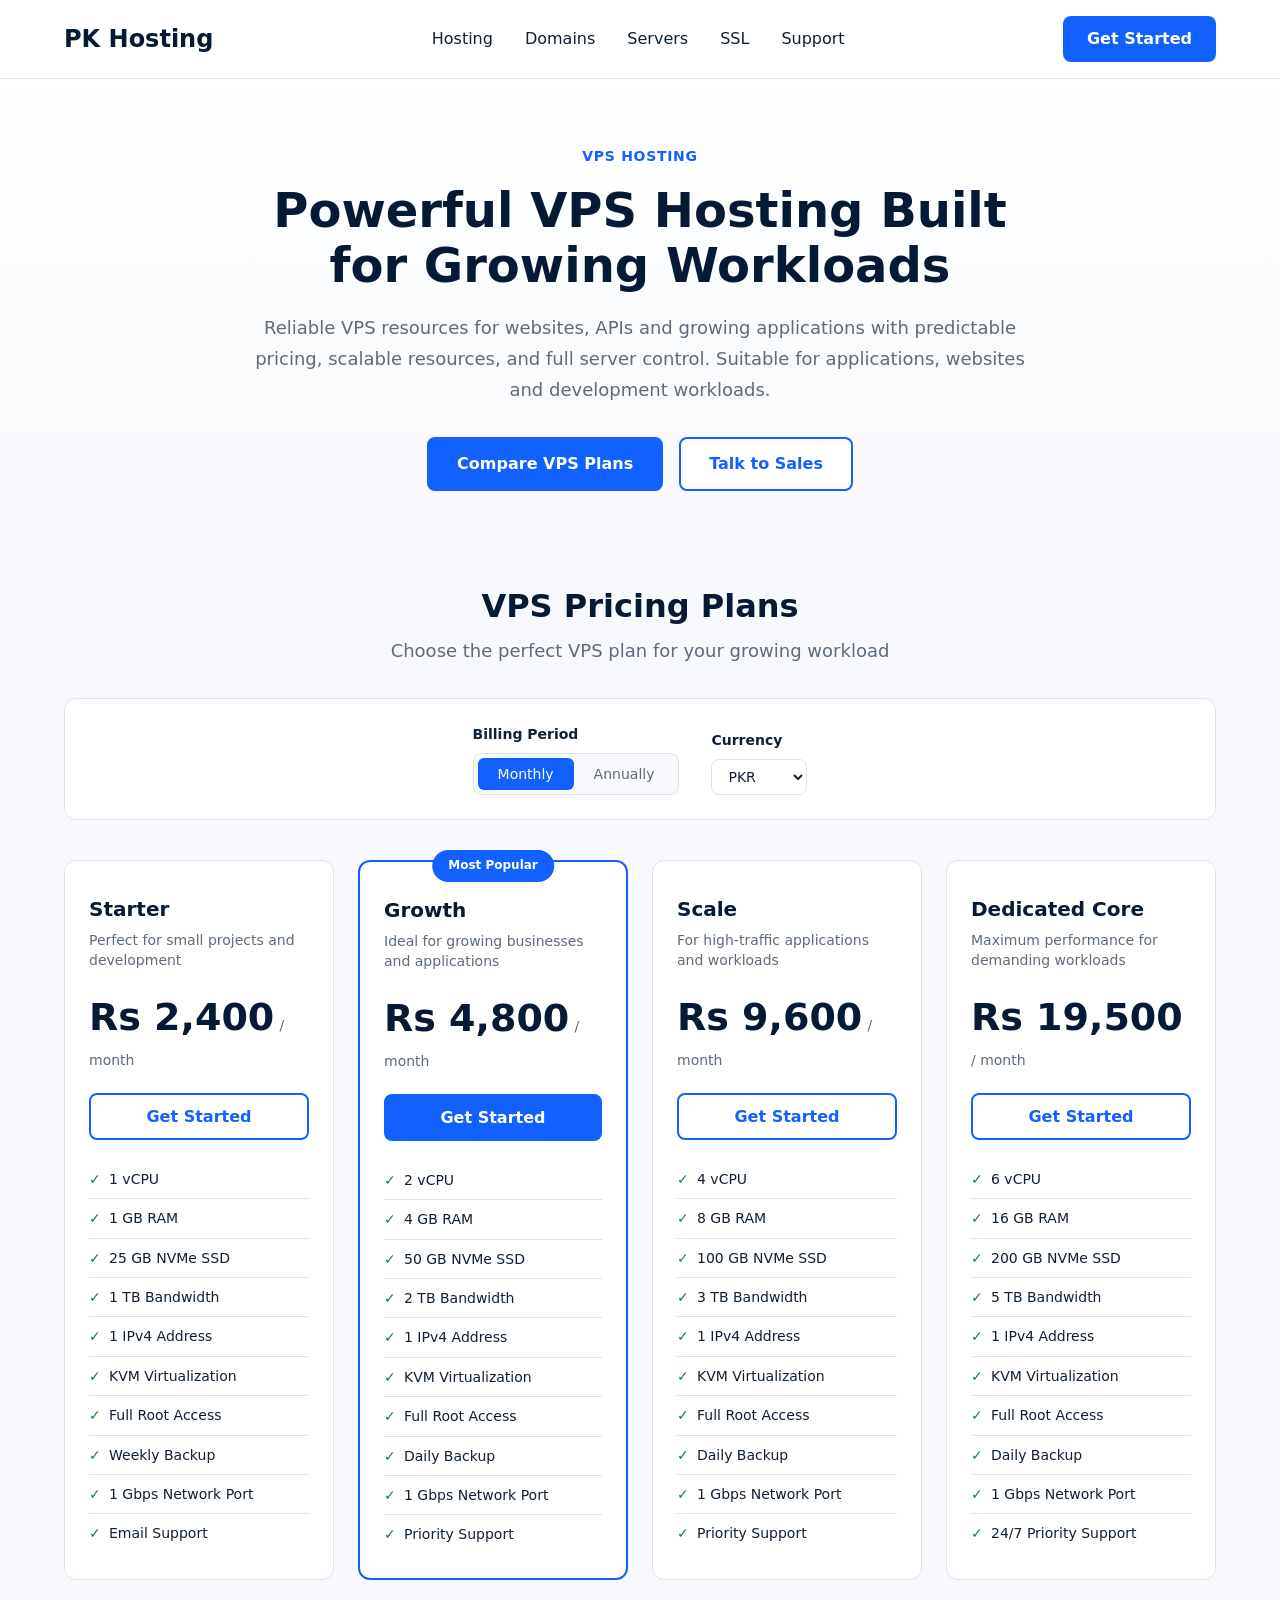
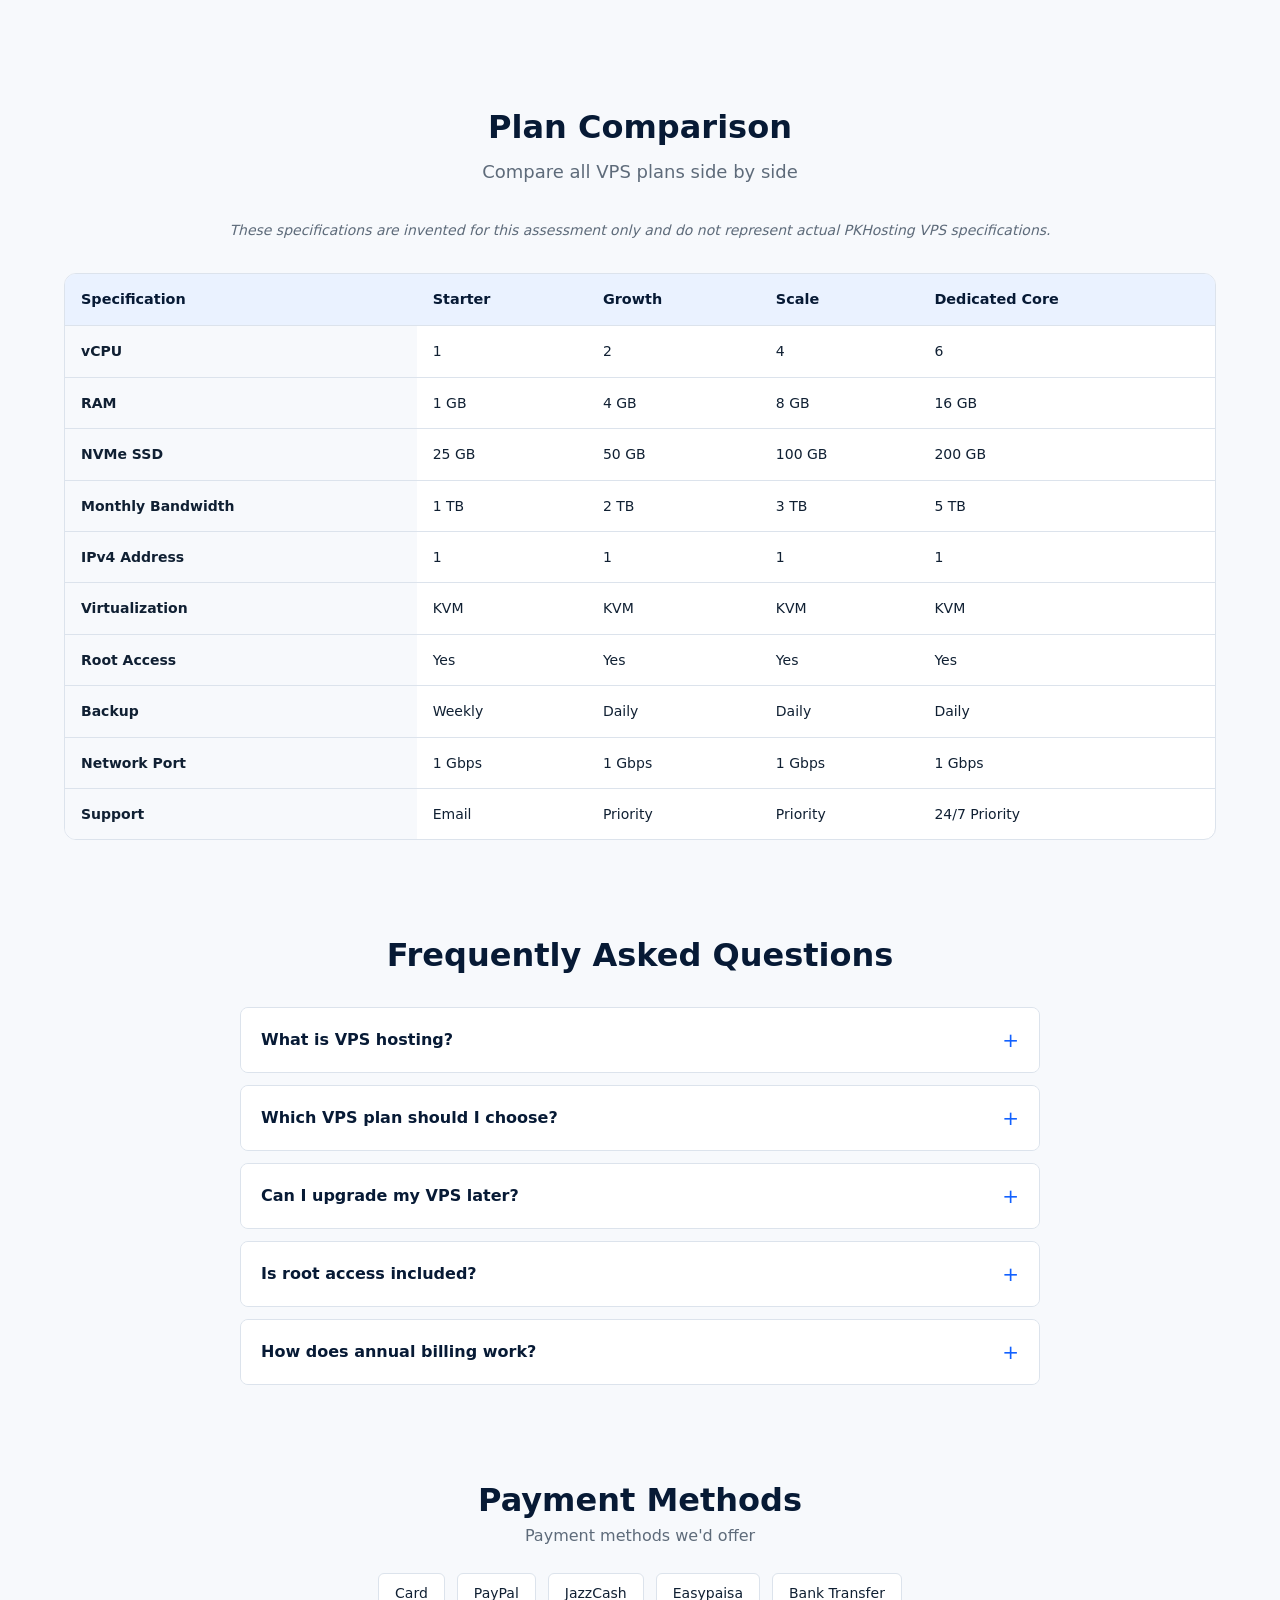
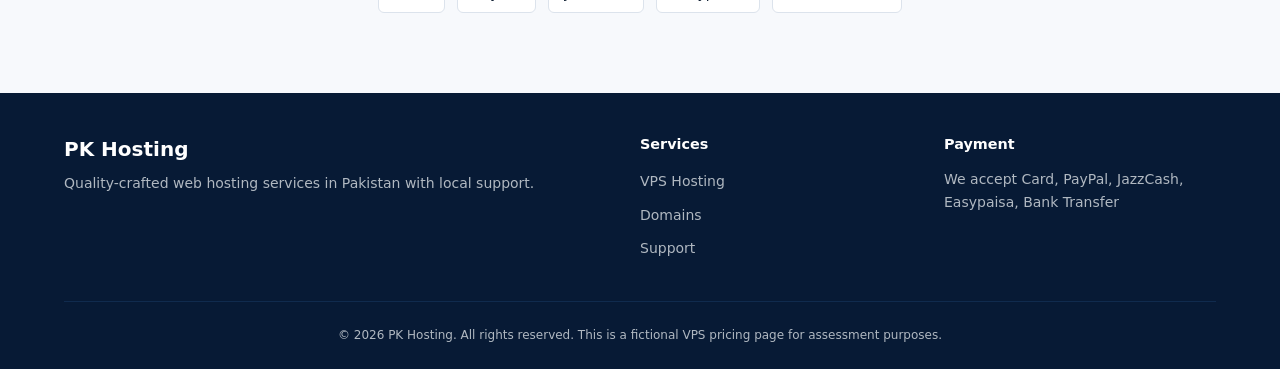
==== index.html @ 87d62d5a "initial setup for assesment" ====
<!DOCTYPE html>
<html lang="en">
<head>
    <meta charset="UTF-8">
    <meta name="viewport" content="width=device-width, initial-scale=1.0">
    <title>PKHosting - VPS Hosting</title>
    <link rel="stylesheet" href="style.css">
</head>
<body>
    <!-- Price announcement for screen readers -->
    <p id="price-announcement" class="sr-only" aria-live="polite" aria-atomic="true"></p>
    
    <!-- Header / Navigation -->
    <header class="header">
        <nav class="nav container">
            <div class="nav-brand">
                <span class="nav-brand-logo">PK Hosting</span>
            </div>
            <ul class="nav-menu">
                <li class="nav-item"><a href="#pricing" class="nav-link">Hosting</a></li>
                <li class="nav-item"><a href="#comparison" class="nav-link">Domains</a></li>
                <li class="nav-item"><a href="#pricing" class="nav-link">Servers</a></li>
                <li class="nav-item"><a href="#faq" class="nav-link">SSL</a></li>
                <li class="nav-item"><a href="#footer" class="nav-link">Support</a></li>
            </ul>
            <a href="#pricing" class="nav-cta">Get Started</a>
        </nav>
    </header>

    <!-- Hero Section -->
    <section class="hero">
        <div class="container">
            <div class="hero-content">
                <span class="hero-eyebrow">VPS HOSTING</span>
                <h1 class="hero-title">Powerful VPS Hosting Built for Growing Workloads</h1>
                <p class="hero-subtitle">
                    Reliable VPS resources for websites, APIs and growing applications with predictable pricing, 
                    scalable resources, and full server control. Suitable for applications, websites and development workloads.
                </p>
                <div class="hero-actions">
                    <a href="#pricing" class="btn btn-primary">Compare VPS Plans</a>
                    <a href="#footer" class="btn btn-secondary">Talk to Sales</a>
                </div>
            </div>
        </div>
    </section>

    <!-- Pricing Section -->
    <section id="pricing" class="pricing">
        <div class="container">
            <div class="pricing-header">
                <h2 class="section-title">VPS Pricing Plans</h2>
                <p class="section-subtitle">Choose the perfect VPS plan for your growing workload</p>
            </div>
            
            <!-- Controls -->
            <div class="pricing-controls">
                <div class="billing-toggle" role="group" aria-labelledby="billing-label">
                    <span id="billing-label" class="control-label">Billing Period</span>
                    <div class="toggle-buttons">
                        <button type="button" class="toggle-btn active" data-period="monthly" aria-pressed="true">
                            Monthly
                        </button>
                        <button type="button" class="toggle-btn" data-period="annually" aria-pressed="false">
                            Annually
                        </button>
                    </div>
                </div>
                
                <div class="currency-selector">
                    <label for="currency-select" class="control-label">Currency</label>
                    <select id="currency-select" class="currency-select" aria-label="Select currency">
                        <option value="PKR" selected>PKR</option>
                        <option value="USD">USD</option>
                        <option value="GBP">GBP</option>
                    </select>
                </div>
            </div>
            
            <!-- Pricing Cards -->
            <div class="pricing-cards">
                <!-- Starter Plan -->
                <article class="pricing-card">
                    <div class="pricing-card-header">
                        <h3 class="pricing-card-title">Starter</h3>
                        <p class="pricing-card-description">Perfect for small projects and development</p>
                    </div>
                    <div class="pricing-card-price">
                        <div class="price-display" data-plan="starter">
                            <span class="price-amount">Rs 2,400</span>
                            <span class="price-period">/ month</span>
                        </div>
                        <div class="price-details" data-plan="starter" style="display: none;">
                            <div class="price-annual">
                                <span class="price-amount-annual">Rs 4,000</span>
                                <span class="price-period-annual">/ month</span>
                            </div>
                            <div class="price-billed">Rs 48,000 billed annually</div>
                            <div class="price-savings">Save Rs 9,600</div>
                        </div>
                    </div>
                    <div class="pricing-card-cta">
                        <button class="btn btn-secondary btn-full" type="button">Get Started</button>
                    </div>
                    <ul class="pricing-card-features">
                        <li class="feature-item">1 vCPU</li>
                        <li class="feature-item">1 GB RAM</li>
                        <li class="feature-item">25 GB NVMe SSD</li>
                        <li class="feature-item">1 TB Bandwidth</li>
                        <li class="feature-item">1 IPv4 Address</li>
                        <li class="feature-item">KVM Virtualization</li>
                        <li class="feature-item">Full Root Access</li>
                        <li class="feature-item">Weekly Backup</li>
                        <li class="feature-item">1 Gbps Network Port</li>
                        <li class="feature-item">Email Support</li>
                    </ul>
                </article>
                
                <!-- Growth Plan - Most Popular -->
                <article class="pricing-card pricing-card-popular">
                    <div class="pricing-card-badge">Most Popular</div>
                    <div class="pricing-card-header">
                        <h3 class="pricing-card-title">Growth</h3>
                        <p class="pricing-card-description">Ideal for growing businesses and applications</p>
                    </div>
                    <div class="pricing-card-price">
                        <div class="price-display" data-plan="growth">
                            <span class="price-amount">Rs 4,800</span>
                            <span class="price-period">/ month</span>
                        </div>
                        <div class="price-details" data-plan="growth" style="display: none;">
                            <div class="price-annual">
                                <span class="price-amount-annual">Rs 4,000</span>
                                <span class="price-period-annual">/ month</span>
                            </div>
                            <div class="price-billed">Rs 48,000 billed annually</div>
                            <div class="price-savings">Save Rs 9,600</div>
                        </div>
                    </div>
                    <div class="pricing-card-cta">
                        <button class="btn btn-primary btn-full" type="button">Get Started</button>
                    </div>
                    <ul class="pricing-card-features">
                        <li class="feature-item">2 vCPU</li>
                        <li class="feature-item">4 GB RAM</li>
                        <li class="feature-item">50 GB NVMe SSD</li>
                        <li class="feature-item">2 TB Bandwidth</li>
                        <li class="feature-item">1 IPv4 Address</li>
                        <li class="feature-item">KVM Virtualization</li>
                        <li class="feature-item">Full Root Access</li>
                        <li class="feature-item">Daily Backup</li>
                        <li class="feature-item">1 Gbps Network Port</li>
                        <li class="feature-item">Priority Support</li>
                    </ul>
                </article>
                
                <!-- Scale Plan -->
                <article class="pricing-card">
                    <div class="pricing-card-header">
                        <h3 class="pricing-card-title">Scale</h3>
                        <p class="pricing-card-description">For high-traffic applications and workloads</p>
                    </div>
                    <div class="pricing-card-price">
                        <div class="price-display" data-plan="scale">
                            <span class="price-amount">Rs 9,600</span>
                            <span class="price-period">/ month</span>
                        </div>
                        <div class="price-details" data-plan="scale" style="display: none;">
                            <div class="price-annual">
                                <span class="price-amount-annual">Rs 8,000</span>
                                <span class="price-period-annual">/ month</span>
                            </div>
                            <div class="price-billed">Rs 96,000 billed annually</div>
                            <div class="price-savings">Save Rs 19,200</div>
                        </div>
                    </div>
                    <div class="pricing-card-cta">
                        <button class="btn btn-secondary btn-full" type="button">Get Started</button>
                    </div>
                    <ul class="pricing-card-features">
                        <li class="feature-item">4 vCPU</li>
                        <li class="feature-item">8 GB RAM</li>
                        <li class="feature-item">100 GB NVMe SSD</li>
                        <li class="feature-item">3 TB Bandwidth</li>
                        <li class="feature-item">1 IPv4 Address</li>
                        <li class="feature-item">KVM Virtualization</li>
                        <li class="feature-item">Full Root Access</li>
                        <li class="feature-item">Daily Backup</li>
                        <li class="feature-item">1 Gbps Network Port</li>
                        <li class="feature-item">Priority Support</li>
                    </ul>
                </article>
                
                <!-- Dedicated Core Plan -->
                <article class="pricing-card">
                    <div class="pricing-card-header">
                        <h3 class="pricing-card-title">Dedicated Core</h3>
                        <p class="pricing-card-description">Maximum performance for demanding workloads</p>
                    </div>
                    <div class="pricing-card-price">
                        <div class="price-display" data-plan="dedicated">
                            <span class="price-amount">Rs 19,500</span>
                            <span class="price-period">/ month</span>
                        </div>
                        <div class="price-details" data-plan="dedicated" style="display: none;">
                            <div class="price-annual">
                                <span class="price-amount-annual">Rs 16,250</span>
                                <span class="price-period-annual">/ month</span>
                            </div>
                            <div class="price-billed">Rs 195,000 billed annually</div>
                            <div class="price-savings">Save Rs 39,000</div>
                        </div>
                    </div>
                    <div class="pricing-card-cta">
                        <button class="btn btn-secondary btn-full" type="button">Get Started</button>
                    </div>
                    <ul class="pricing-card-features">
                        <li class="feature-item">6 vCPU</li>
                        <li class="feature-item">16 GB RAM</li>
                        <li class="feature-item">200 GB NVMe SSD</li>
                        <li class="feature-item">5 TB Bandwidth</li>
                        <li class="feature-item">1 IPv4 Address</li>
                        <li class="feature-item">KVM Virtualization</li>
                        <li class="feature-item">Full Root Access</li>
                        <li class="feature-item">Daily Backup</li>
                        <li class="feature-item">1 Gbps Network Port</li>
                        <li class="feature-item">24/7 Priority Support</li>
                    </ul>
                </article>
            </div>
        </div>
    </section>

    <!-- Comparison Table Section -->
    <section id="comparison" class="comparison">
        <div class="container">
            <div class="comparison-header">
                <h2 class="section-title">Plan Comparison</h2>
                <p class="section-subtitle">Compare all VPS plans side by side</p>
                <p class="disclaimer">These specifications are invented for this assessment only and do not represent actual PKHosting VPS specifications.</p>
            </div>
            <div class="table-wrapper">
                <table class="comparison-table">
                    <thead>
                        <tr>
                            <th scope="col">Specification</th>
                            <th scope="col">Starter</th>
                            <th scope="col">Growth</th>
                            <th scope="col">Scale</th>
                            <th scope="col">Dedicated Core</th>
                        </tr>
                    </thead>
                    <tbody>
                        <tr>
                            <th scope="row">vCPU</th>
                            <td>1</td>
                            <td>2</td>
                            <td>4</td>
                            <td>6</td>
                        </tr>
                        <tr>
                            <th scope="row">RAM</th>
                            <td>1 GB</td>
                            <td>4 GB</td>
                            <td>8 GB</td>
                            <td>16 GB</td>
                        </tr>
                        <tr>
                            <th scope="row">NVMe SSD</th>
                            <td>25 GB</td>
                            <td>50 GB</td>
                            <td>100 GB</td>
                            <td>200 GB</td>
                        </tr>
                        <tr>
                            <th scope="row">Monthly Bandwidth</th>
                            <td>1 TB</td>
                            <td>2 TB</td>
                            <td>3 TB</td>
                            <td>5 TB</td>
                        </tr>
                        <tr>
                            <th scope="row">IPv4 Address</th>
                            <td>1</td>
                            <td>1</td>
                            <td>1</td>
                            <td>1</td>
                        </tr>
                        <tr>
                            <th scope="row">Virtualization</th>
                            <td>KVM</td>
                            <td>KVM</td>
                            <td>KVM</td>
                            <td>KVM</td>
                        </tr>
                        <tr>
                            <th scope="row">Root Access</th>
                            <td>Yes</td>
                            <td>Yes</td>
                            <td>Yes</td>
                            <td>Yes</td>
                        </tr>
                        <tr>
                            <th scope="row">Backup</th>
                            <td>Weekly</td>
                            <td>Daily</td>
                            <td>Daily</td>
                            <td>Daily</td>
                        </tr>
                        <tr>
                            <th scope="row">Network Port</th>
                            <td>1 Gbps</td>
                            <td>1 Gbps</td>
                            <td>1 Gbps</td>
                            <td>1 Gbps</td>
                        </tr>
                        <tr>
                            <th scope="row">Support</th>
                            <td>Email</td>
                            <td>Priority</td>
                            <td>Priority</td>
                            <td>24/7 Priority</td>
                        </tr>
                    </tbody>
                </table>
            </div>
        </div>
    </section>

    <!-- FAQ Section -->
    <section id="faq" class="faq">
        <div class="container">
            <div class="faq-header">
                <h2 class="section-title">Frequently Asked Questions</h2>
            </div>
            <div class="faq-list">
                <details class="faq-item">
                    <summary class="faq-question">What is VPS hosting?</summary>
                    <div class="faq-answer">
                        <p>VPS (Virtual Private Server) hosting provides dedicated resources in a virtualized environment. 
                        You get full control over your server with root access, guaranteed CPU, RAM, and storage resources.</p>
                    </div>
                </details>
                <details class="faq-item">
                    <summary class="faq-question">Which VPS plan should I choose?</summary>
                    <div class="faq-answer">
                        <p>Choose based on your needs: Starter for small projects, Growth for growing businesses, 
                        Scale for high-traffic applications, and Dedicated Core for resource-intensive workloads.</p>
                    </div>
                </details>
                <details class="faq-item">
                    <summary class="faq-question">Can I upgrade my VPS later?</summary>
                    <div class="faq-answer">
                        <p>Yes, you can upgrade your VPS plan as your needs grow. Contact our sales team to discuss 
                        upgrade options and ensure a smooth transition.</p>
                    </div>
                </details>
                <details class="faq-item">
                    <summary class="faq-question">Is root access included?</summary>
                    <div class="faq-answer">
                        <p>Yes, all our VPS plans include full root access, giving you complete control over your 
                        server environment and software installations.</p>
                    </div>
                </details>
                <details class="faq-item">
                    <summary class="faq-question">How does annual billing work?</summary>
                    <div class="faq-answer">
                        <p>With annual billing, you pay for 10 months and get 12 months of service. This gives you 
                        significant savings compared to monthly billing.</p>
                    </div>
                </details>
            </div>
        </div>
    </section>

    <!-- Payment Methods Section -->
    <section class="payment">
        <div class="container">
            <div class="payment-header">
                <h2 class="section-title">Payment Methods</h2>
                <p class="payment-subtitle">Payment methods we'd offer</p>
            </div>
            <div class="payment-methods">
                <span class="payment-chip">Card</span>
                <span class="payment-chip">PayPal</span>
                <span class="payment-chip">JazzCash</span>
                <span class="payment-chip">Easypaisa</span>
                <span class="payment-chip">Bank Transfer</span>
            </div>
        </div>
    </section>

    <!-- Footer -->
    <footer id="footer" class="footer">
        <div class="container">
            <div class="footer-content">
                <div class="footer-section">
                    <h3 class="footer-brand">PK Hosting</h3>
                    <p class="footer-description">Quality-crafted web hosting services in Pakistan with local support.</p>
                </div>
                <div class="footer-section">
                    <h4 class="footer-heading">Services</h4>
                    <ul class="footer-links">
                        <li><a href="#pricing">VPS Hosting</a></li>
                        <li><a href="#comparison">Domains</a></li>
                        <li><a href="#footer">Support</a></li>
                    </ul>
                </div>
                <div class="footer-section">
                    <h4 class="footer-heading">Payment</h4>
                    <p class="footer-payment">We accept Card, PayPal, JazzCash, Easypaisa, Bank Transfer</p>
                </div>
            </div>
            <div class="footer-bottom">
                <p class="footer-copyright">© 2026 PK Hosting. All rights reserved. This is a fictional VPS pricing page for assessment purposes.</p>
            </div>
        </div>
    </footer>

    <script src="app.js"></script>
</body>
</html>
---- style.css ----
/* PKHosting VPS Pricing - TechAbout Assessment */
/* CSS Reset and Base Styles */
* {
    margin: 0;
    padding: 0;
    box-sizing: border-box;
}

:root {
    --color-primary: #1261FF;
    --color-primary-dark: #0B46C1;
    --color-primary-light: #EAF2FF;
    
    --color-navy: #071A35;
    --color-navy-soft: #102B4E;
    
    --color-background: #F7F9FC;
    --color-surface: #FFFFFF;
    
    --color-text: #102033;
    --color-text-muted: #5E6B7A;
    
    --color-border: #DCE3EC;
    
    --color-success: #15803D;
    --color-success-bg: #EAF8EF;
    
    --color-focus: #005FCC;
}

html {
    scroll-behavior: smooth;
}

body {
    font-family: Inter, ui-sans-serif, system-ui, -apple-system, BlinkMacSystemFont, "Segoe UI", Roboto, Helvetica, Arial, sans-serif;
    background-color: var(--color-background);
    color: var(--color-text);
    line-height: 1.6;
    font-size: 16px;
}

/* Screen reader only class */
.sr-only {
    position: absolute;
    width: 1px;
    height: 1px;
    padding: 0;
    margin: -1px;
    overflow: hidden;
    clip: rect(0, 0, 0, 0);
    white-space: nowrap;
    border-width: 0;
}

/* Container */
.container {
    max-width: 1200px;
    margin: 0 auto;
    padding: 0 24px;
}

/* Header */
.header {
    background-color: var(--color-surface);
    border-bottom: 1px solid var(--color-border);
    position: sticky;
    top: 0;
    z-index: 100;
}

.nav {
    display: flex;
    align-items: center;
    justify-content: space-between;
    padding-top: 1rem;
    padding-bottom: 1rem;
    flex-wrap: wrap;
    gap: 1rem;
}

.nav-brand-logo {
    font-size: 1.5rem;
    font-weight: 700;
    color: var(--color-navy);
}

.nav-menu {
    display: flex;
    list-style: none;
    gap: 2rem;
    flex-wrap: wrap;
}

.nav-link {
    text-decoration: none;
    color: var(--color-text);
    font-weight: 500;
    transition: color 0.2s ease;
}

.nav-link:hover,
.nav-link:focus {
    color: var(--color-primary);
}

.nav-link:focus-visible {
    outline: 2px solid var(--color-focus);
    outline-offset: 2px;
    border-radius: 4px;
}

.nav-cta {
    background-color: var(--color-primary);
    color: white;
    padding: 0.625rem 1.5rem;
    text-decoration: none;
    border-radius: 8px;
    font-weight: 600;
    transition: background-color 0.2s ease;
}

.nav-cta:hover {
    background-color: var(--color-primary-dark);
}

.nav-cta:focus-visible {
    outline: 2px solid var(--color-focus);
    outline-offset: 2px;
}

/* Buttons */
.btn {
    display: inline-block;
    padding: 0.75rem 1.75rem;
    text-decoration: none;
    border-radius: 8px;
    font-weight: 600;
    font-size: 1rem;
    border: 2px solid transparent;
    cursor: pointer;
    font-family: inherit;
    transition: all 0.2s ease;
    text-align: center;
}

.btn-primary {
    background-color: var(--color-primary);
    color: white;
    border-color: var(--color-primary);
}

.btn-primary:hover {
    background-color: var(--color-primary-dark);
    border-color: var(--color-primary-dark);
}

.btn-primary:focus-visible {
    outline: 2px solid var(--color-focus);
    outline-offset: 2px;
}

.btn-secondary {
    background-color: var(--color-surface);
    color: var(--color-primary);
    border-color: var(--color-primary);
}

.btn-secondary:hover {
    background-color: var(--color-primary-light);
}

.btn-secondary:focus-visible {
    outline: 2px solid var(--color-focus);
    outline-offset: 2px;
}

.btn-full {
    width: 100%;
}

/* Hero Section */
.hero {
    padding: 4rem 0 3rem;
    background: linear-gradient(to bottom, var(--color-surface), var(--color-background));
}

.hero-content {
    max-width: 800px;
    text-align: center;
    margin: 0 auto;
}

.hero-eyebrow {
    display: inline-block;
    color: var(--color-primary);
    font-weight: 600;
    font-size: 0.875rem;
    letter-spacing: 0.05em;
    margin-bottom: 1rem;
}

.hero-title {
    font-size: 48px;
    font-weight: 800;
    line-height: 1.15;
    color: var(--color-navy);
    margin-bottom: 1.25rem;
}

.hero-subtitle {
    font-size: 1.125rem;
    color: var(--color-text-muted);
    line-height: 1.7;
    margin-bottom: 2rem;
}

.hero-actions {
    display: flex;
    gap: 1rem;
    justify-content: center;
    flex-wrap: wrap;
}

/* Sections */
.pricing,
.comparison,
.faq,
.payment {
    padding: 3rem 0;
}

.section-title {
    font-size: 32px;
    font-weight: 700;
    color: var(--color-navy);
    text-align: center;
    margin-bottom: 0.75rem;
    line-height: 1.2;
}

.section-subtitle {
    font-size: 1.125rem;
    color: var(--color-text-muted);
    text-align: center;
    margin-bottom: 2rem;
}

/* Pricing Header */
.pricing-header {
    margin-bottom: 2rem;
}

/* Pricing Controls */
.pricing-controls {
    display: flex;
    gap: 2rem;
    align-items: flex-end;
    justify-content: center;
    margin-bottom: 2.5rem;
    flex-wrap: wrap;
    background-color: var(--color-surface);
    padding: 1.5rem;
    border-radius: 12px;
    border: 1px solid var(--color-border);
}

.control-label {
    display: block;
    font-weight: 600;
    margin-bottom: 0.5rem;
    color: var(--color-text);
    font-size: 0.875rem;
}

.toggle-buttons {
    display: flex;
    background-color: var(--color-background);
    border-radius: 8px;
    padding: 4px;
    border: 1px solid var(--color-border);
}

.toggle-btn {
    padding: 0.5rem 1.25rem;
    background: transparent;
    border: none;
    border-radius: 6px;
    cursor: pointer;
    font-family: inherit;
    font-size: 0.875rem;
    font-weight: 500;
    color: var(--color-text-muted);
    transition: all 0.2s ease;
}

.toggle-btn.active {
    background-color: var(--color-primary);
    color: white;
}

.toggle-btn:hover:not(.active) {
    background-color: var(--color-border);
    color: var(--color-text);
}

.toggle-btn:focus-visible {
    outline: 2px solid var(--color-focus);
    outline-offset: 2px;
}

.currency-select {
    padding: 0.5rem 2rem 0.5rem 0.75rem;
    border: 1px solid var(--color-border);
    border-radius: 8px;
    font-family: inherit;
    font-size: 0.875rem;
    background-color: var(--color-surface);
    color: var(--color-text);
    cursor: pointer;
}

.currency-select:focus-visible {
    outline: 2px solid var(--color-focus);
    outline-offset: 2px;
}

/* Pricing Cards */
.pricing-cards {
    display: grid;
    grid-template-columns: repeat(4, 1fr);
    gap: 1.5rem;
    margin-bottom: 2rem;
}

.pricing-card {
    background-color: var(--color-surface);
    border: 1px solid var(--color-border);
    border-radius: 12px;
    padding: 1.5rem;
    position: relative;
    transition: box-shadow 0.2s ease;
    display: flex;
    flex-direction: column;
}

.pricing-card:hover {
    box-shadow: 0 4px 12px rgba(7, 26, 53, 0.08);
}

.pricing-card-popular {
    border-color: var(--color-primary);
    border-width: 2px;
}

.pricing-card-badge {
    position: absolute;
    top: -12px;
    left: 50%;
    transform: translateX(-50%);
    background-color: var(--color-primary);
    color: white;
    padding: 0.375rem 1rem;
    border-radius: 20px;
    font-size: 0.75rem;
    font-weight: 600;
}

.pricing-card-header {
    margin-bottom: 1rem;
    padding-top: 0.5rem;
}

.pricing-card-title {
    font-size: 20px;
    font-weight: 700;
    color: var(--color-navy);
    margin-bottom: 0.375rem;
}

.pricing-card-description {
    color: var(--color-text-muted);
    font-size: 0.875rem;
    line-height: 1.4;
}

.pricing-card-price {
    margin-bottom: 1.25rem;
    min-height: 80px;
}

.price-amount {
    font-size: 38px;
    font-weight: 800;
    color: var(--color-navy);
}

.price-period {
    color: var(--color-text-muted);
    font-size: 0.875rem;
}

.price-amount-annual {
    font-size: 28px;
    font-weight: 700;
    color: var(--color-navy);
}

.price-period-annual {
    color: var(--color-text-muted);
    font-size: 0.875rem;
}

.price-billed {
    color: var(--color-text-muted);
    font-size: 0.75rem;
    margin-top: 0.25rem;
}

.price-savings {
    color: var(--color-success);
    font-weight: 600;
    font-size: 0.875rem;
    margin-top: 0.375rem;
    background-color: var(--color-success-bg);
    padding: 0.25rem 0.5rem;
    border-radius: 4px;
    display: inline-block;
}

.pricing-card-cta {
    margin-bottom: 1.25rem;
}

.pricing-card-features {
    list-style: none;
    flex-grow: 1;
}

.feature-item {
    padding: 0.5rem 0;
    color: var(--color-text);
    font-size: 0.875rem;
    border-bottom: 1px solid var(--color-border);
    position: relative;
    padding-left: 1.25rem;
}

.feature-item:last-child {
    border-bottom: none;
}

.feature-item::before {
    content: "✓";
    position: absolute;
    left: 0;
    color: var(--color-success);
    font-weight: 600;
}

/* Comparison Table */
.comparison-header {
    margin-bottom: 2rem;
}

.disclaimer {
    text-align: center;
    color: var(--color-text-muted);
    font-size: 0.875rem;
    font-style: italic;
    margin-top: 0.5rem;
}

.table-wrapper {
    overflow-x: auto;
    max-width: 100%;
    background-color: var(--color-surface);
    border-radius: 12px;
    border: 1px solid var(--color-border);
}

.comparison-table {
    width: 100%;
    border-collapse: collapse;
    min-width: 600px;
}

.comparison-table thead {
    background-color: var(--color-primary-light);
}

.comparison-table th,
.comparison-table td {
    padding: 0.875rem 1rem;
    text-align: left;
    border-bottom: 1px solid var(--color-border);
}

.comparison-table th {
    font-weight: 600;
    color: var(--color-navy);
    font-size: 0.875rem;
}

.comparison-table thead th {
    font-size: 0.9rem;
    font-weight: 700;
}

.comparison-table tbody th {
    background-color: var(--color-background);
    font-weight: 600;
    color: var(--color-text);
}

.comparison-table tbody tr:last-child th,
.comparison-table tbody tr:last-child td {
    border-bottom: none;
}

.comparison-table td {
    color: var(--color-text);
    font-size: 0.875rem;
}

/* FAQ */
.faq-header {
    margin-bottom: 2rem;
}

.faq-list {
    max-width: 800px;
    margin: 0 auto;
    display: flex;
    flex-direction: column;
    gap: 0.75rem;
}

.faq-item {
    background-color: var(--color-surface);
    border: 1px solid var(--color-border);
    border-radius: 8px;
    overflow: hidden;
}

.faq-question {
    padding: 1rem 1.25rem;
    cursor: pointer;
    font-weight: 600;
    color: var(--color-navy);
    background-color: var(--color-surface);
    list-style: none;
    display: flex;
    justify-content: space-between;
    align-items: center;
    transition: background-color 0.2s ease;
}

.faq-question::-webkit-details-marker {
    display: none;
}

.faq-question::after {
    content: "+";
    font-size: 1.25rem;
    font-weight: 400;
    color: var(--color-primary);
}

.faq-item[open] .faq-question::after {
    content: "-";
}

.faq-question:hover {
    background-color: var(--color-primary-light);
}

.faq-question:focus-visible {
    outline: 2px solid var(--color-focus);
    outline-offset: -2px;
}

.faq-answer {
    padding: 0 1.25rem 1rem;
    color: var(--color-text);
    line-height: 1.6;
}

/* Payment */
.payment-header {
    margin-bottom: 1.5rem;
}

.payment-subtitle {
    text-align: center;
    color: var(--color-text-muted);
    margin-top: -0.5rem;
    margin-bottom: 1.5rem;
}

.payment-methods {
    display: flex;
    gap: 0.75rem;
    flex-wrap: wrap;
    justify-content: center;
    max-width: 600px;
    margin: 0 auto;
}

.payment-chip {
    background-color: var(--color-surface);
    border: 1px solid var(--color-border);
    padding: 0.5rem 1rem;
    border-radius: 6px;
    font-size: 0.875rem;
    color: var(--color-text);
}

/* Footer */
.footer {
    background-color: var(--color-navy);
    color: white;
    padding: 2.5rem 0 1.5rem;
    margin-top: 2rem;
}

.footer-content {
    display: grid;
    grid-template-columns: 2fr 1fr 1fr;
    gap: 2rem;
    margin-bottom: 2rem;
}

.footer-brand {
    font-size: 1.25rem;
    font-weight: 700;
    margin-bottom: 0.5rem;
}

.footer-description {
    color: #B0B8C1;
    font-size: 0.875rem;
    line-height: 1.5;
}

.footer-heading {
    font-size: 0.9rem;
    font-weight: 600;
    margin-bottom: 0.75rem;
    color: white;
}

.footer-links {
    list-style: none;
}

.footer-links li {
    margin-bottom: 0.5rem;
}

.footer-links a {
    color: #B0B8C1;
    text-decoration: none;
    font-size: 0.875rem;
    transition: color 0.2s ease;
}

.footer-links a:hover,
.footer-links a:focus {
    color: white;
}

.footer-links a:focus-visible {
    outline: 2px solid var(--color-focus);
    outline-offset: 2px;
    border-radius: 4px;
}

.footer-payment {
    color: #B0B8C1;
    font-size: 0.875rem;
}

.footer-bottom {
    padding-top: 1.5rem;
    border-top: 1px solid var(--color-navy-soft);
    text-align: center;
}

.footer-copyright {
    color: #B0B8C1;
    font-size: 0.75rem;
}

/* Responsive Design */

/* Desktop - 1440px and above is fine with max-width 1200px */
@media (max-width: 1024px) {
    .pricing-cards {
        grid-template-columns: repeat(2, 1fr);
    }
}

/* Tablet - 768px */
@media (max-width: 768px) {
    .container {
        padding: 0 20px;
    }
    
    .nav {
        flex-direction: column;
        align-items: flex-start;
    }
    
    .nav-menu {
        gap: 1rem;
        width: 100%;
        justify-content: space-between;
    }
    
    .hero-title {
        font-size: 34px;
    }
    
    .hero-subtitle {
        font-size: 1rem;
    }
    
    .section-title {
        font-size: 28px;
    }
    
    .pricing-cards {
        grid-template-columns: 1fr;
    }
    
    .pricing-controls {
        flex-direction: column;
        align-items: stretch;
        width: 100%;
    }
    
    .billing-toggle,
    .currency-selector {
        width: 100%;
    }
    
    .toggle-buttons {
        width: 100%;
    }
    
    .toggle-btn {
        flex: 1;
    }
    
    .currency-select {
        width: 100%;
    }
    
    .footer-content {
        grid-template-columns: 1fr;
        gap: 1.5rem;
    }
}

/* Mobile - 360px */
@media (max-width: 480px) {
    .container {
        padding: 0 16px;
    }
    
    .hero {
        padding: 3rem 0 2rem;
    }
    
    .hero-title {
        font-size: 28px;
    }
    
    .hero-actions {
        flex-direction: column;
        width: 100%;
    }
    
    .hero-actions .btn {
        width: 100%;
    }
    
    .nav-menu {
        flex-direction: column;
        gap: 0.5rem;
    }
    
    .section-title {
        font-size: 24px;
    }
    
    .pricing-card {
        padding: 1.25rem;
    }
    
    .price-amount {
        font-size: 32px;
    }
    
    .price-amount-annual {
        font-size: 24px;
    }
    
    .comparison-table th,
    .comparison-table td {
        padding: 0.625rem 0.75rem;
        font-size: 0.8125rem;
    }
    
    .faq-question {
        padding: 0.875rem 1rem;
        font-size: 0.9rem;
    }
    
    .faq-answer {
        padding: 0 1rem 0.875rem;
        font-size: 0.875rem;
    }
}

/* Ensure no horizontal scroll on body */
body {
    overflow-x: hidden;
}

/* Focus visible for all interactive elements */
button:focus-visible,
a:focus-visible,
select:focus-visible,
summary:focus-visible {
    outline: 2px solid var(--color-focus);
    outline-offset: 2px;
}
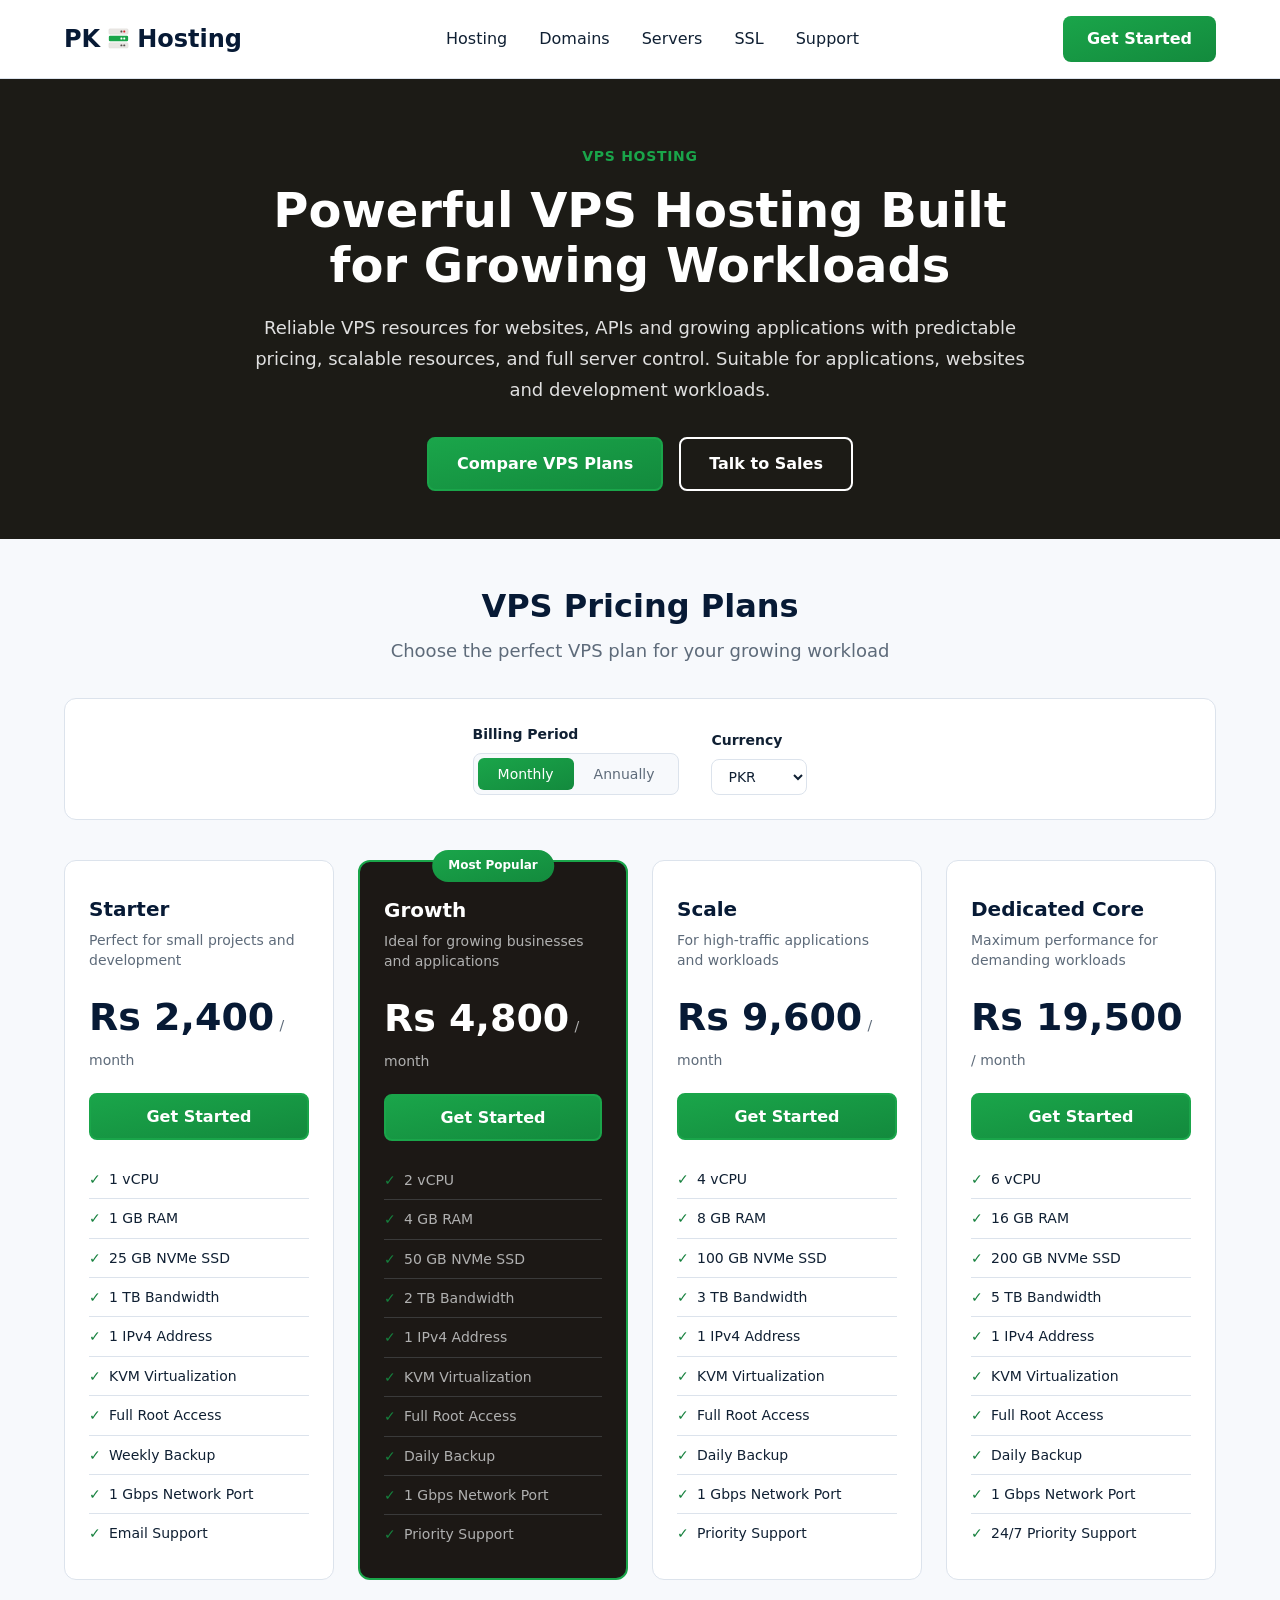
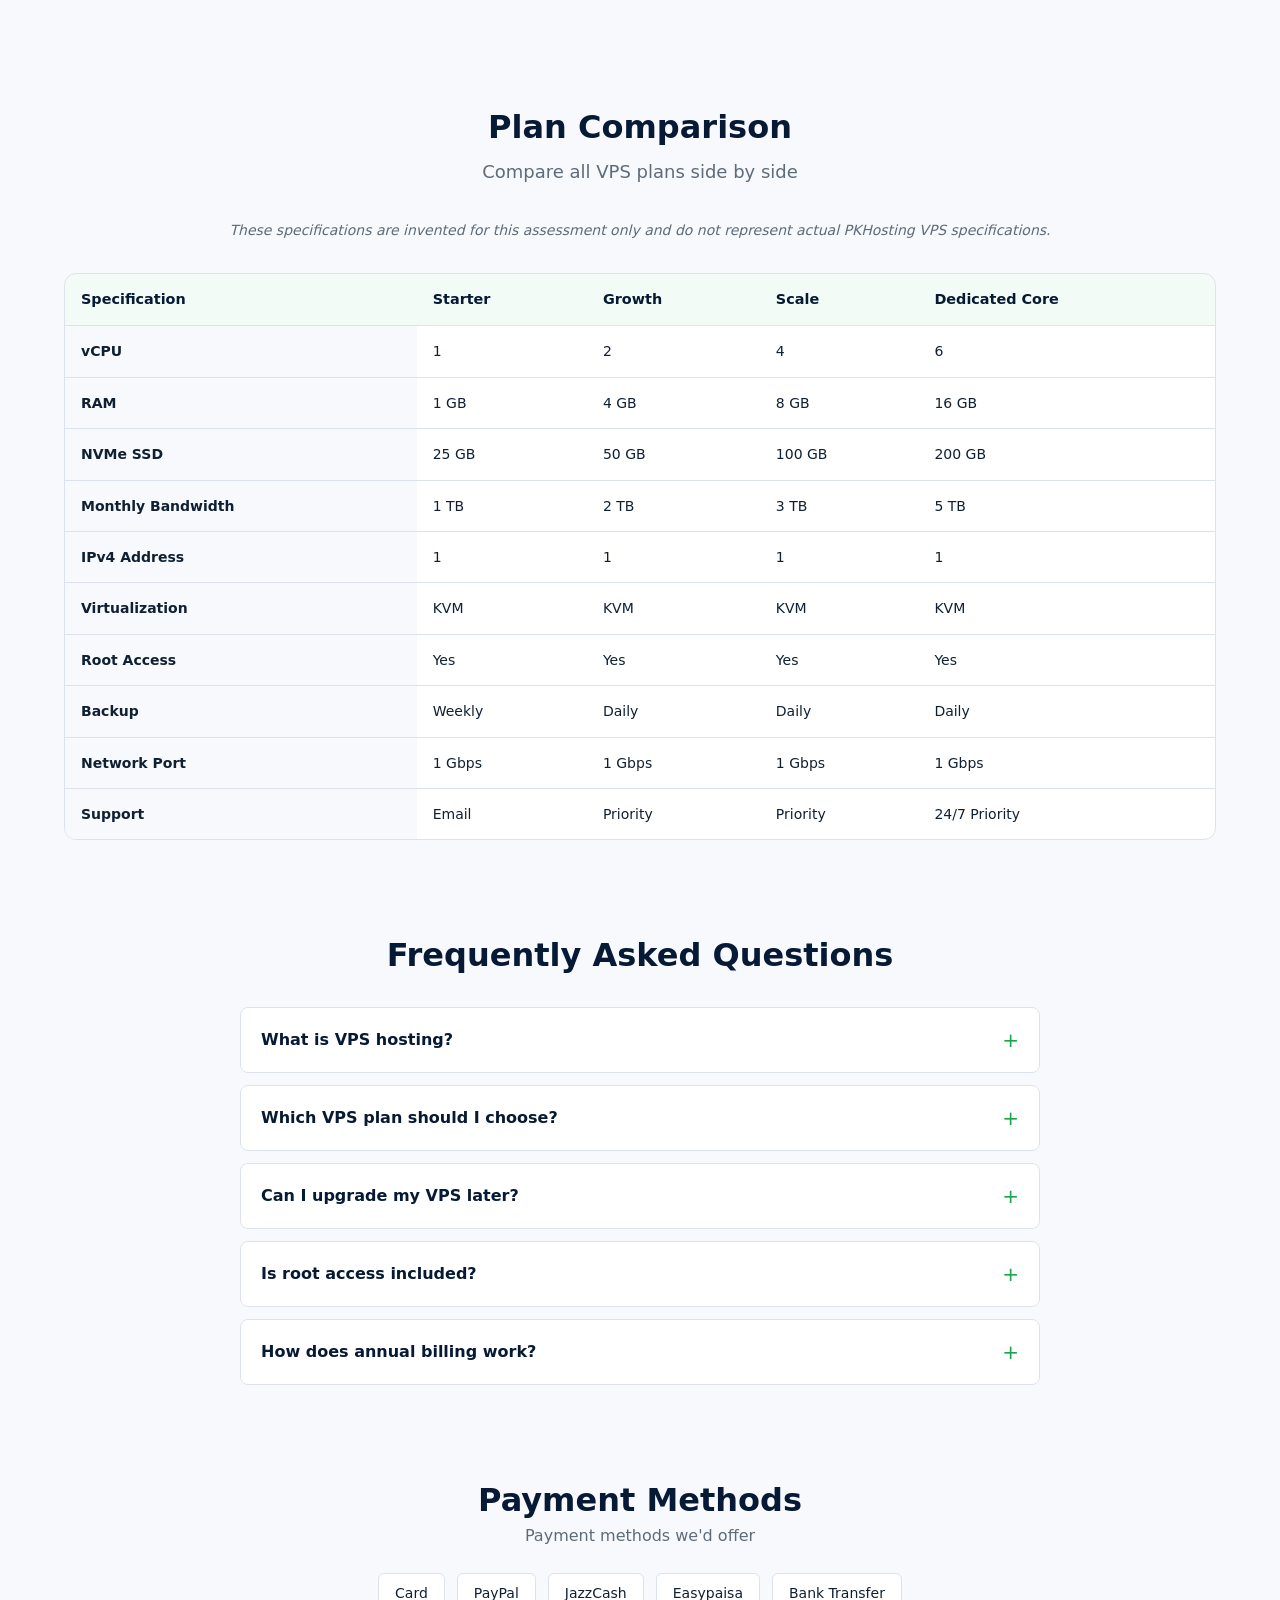
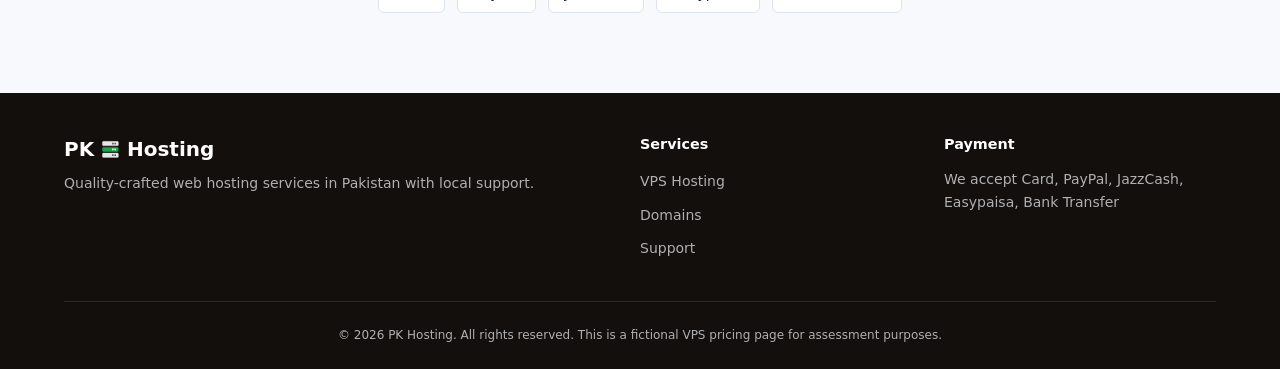
==== commit b6bf8c84: "changes in get started btn and add svg icon for log" ====
--- a/index.html
+++ b/index.html
@@ -14,7 +14,23 @@
     <header class="header">
         <nav class="nav container">
             <div class="nav-brand">
-                <span class="nav-brand-logo">PK Hosting</span>
+                <span class="nav-brand-logo">
+                    PK 
+                    <svg xmlns="http://www.w3.org/2000/svg" viewBox="0 0 44 44" class="brand-svg" aria-hidden="true">
+                        <rect x="5" y="5" width="34" height="9.5" rx="2.2" fill="#e9e7e4"/>
+                        <rect x="5" y="5" width="34" height="9.5" rx="2.2" fill="none" stroke="#d7d4d0" stroke-width="0.6"/>
+                        <rect x="25.5" y="8" width="3.4" height="3.4" rx="0.8" fill="#57514d"/>
+                        <rect x="30.5" y="8" width="3.4" height="3.4" rx="0.8" fill="#d8232a"/>
+                        <rect x="5" y="17.25" width="34" height="9.5" rx="2.2" fill="#1aa54a"/>
+                        <rect x="25.5" y="20.25" width="3.4" height="3.4" rx="0.8" fill="#ffffff"/>
+                        <rect x="30.5" y="20.25" width="3.4" height="3.4" rx="0.8" fill="#ffffff"/>
+                        <rect x="5" y="29.5" width="34" height="9.5" rx="2.2" fill="#e9e7e4"/>
+                        <rect x="5" y="29.5" width="34" height="9.5" rx="2.2" fill="none" stroke="#d7d4d0" stroke-width="0.6"/>
+                        <rect x="25.5" y="32.5" width="3.4" height="3.4" rx="0.8" fill="#57514d"/>
+                        <rect x="30.5" y="32.5" width="3.4" height="3.4" rx="0.8" fill="#57514d"/>
+                    </svg>
+                    Hosting
+                </span>
             </div>
             <ul class="nav-menu">
                 <li class="nav-item"><a href="#pricing" class="nav-link">Hosting</a></li>
@@ -395,7 +411,23 @@
         <div class="container">
             <div class="footer-content">
                 <div class="footer-section">
-                    <h3 class="footer-brand">PK Hosting</h3>
+                    <h3 class="footer-brand">
+                        PK 
+                        <svg xmlns="http://www.w3.org/2000/svg" viewBox="0 0 44 44" class="brand-svg-footer" aria-hidden="true">
+                            <rect x="5" y="5" width="34" height="9.5" rx="2.2" fill="#e9e7e4"/>
+                            <rect x="5" y="5" width="34" height="9.5" rx="2.2" fill="none" stroke="#d7d4d0" stroke-width="0.6"/>
+                            <rect x="25.5" y="8" width="3.4" height="3.4" rx="0.8" fill="#57514d"/>
+                            <rect x="30.5" y="8" width="3.4" height="3.4" rx="0.8" fill="#d8232a"/>
+                            <rect x="5" y="17.25" width="34" height="9.5" rx="2.2" fill="#1aa54a"/>
+                            <rect x="25.5" y="20.25" width="3.4" height="3.4" rx="0.8" fill="#ffffff"/>
+                            <rect x="30.5" y="20.25" width="3.4" height="3.4" rx="0.8" fill="#ffffff"/>
+                            <rect x="5" y="29.5" width="34" height="9.5" rx="2.2" fill="#e9e7e4"/>
+                            <rect x="5" y="29.5" width="34" height="9.5" rx="2.2" fill="none" stroke="#d7d4d0" stroke-width="0.6"/>
+                            <rect x="25.5" y="32.5" width="3.4" height="3.4" rx="0.8" fill="#57514d"/>
+                            <rect x="30.5" y="32.5" width="3.4" height="3.4" rx="0.8" fill="#57514d"/>
+                        </svg>
+                        Hosting
+                    </h3>
                     <p class="footer-description">Quality-crafted web hosting services in Pakistan with local support.</p>
                 </div>
                 <div class="footer-section">
--- a/style.css
+++ b/style.css
@@ -83,6 +83,15 @@
     font-size: 1.5rem;
     font-weight: 700;
     color: var(--color-navy);
+    display: flex;
+    align-items: center;
+    gap: 0.375rem;
+}
+
+.brand-svg {
+    height: 1.04em;
+    width: 1.04em;
+    flex-shrink: 0;
 }
 
 .nav-menu {
@@ -101,7 +110,7 @@
 
 .nav-link:hover,
 .nav-link:focus {
-    color: var(--color-primary);
+    color: rgb(26, 165, 74);
 }
 
 .nav-link:focus-visible {
@@ -111,17 +120,18 @@
 }
 
 .nav-cta {
-    background-color: var(--color-primary);
+    background: linear-gradient(to right bottom in oklab, rgb(26, 165, 74) 0px, rgb(19, 138, 61) 100%);
     color: white;
     padding: 0.625rem 1.5rem;
     text-decoration: none;
     border-radius: 8px;
     font-weight: 600;
-    transition: background-color 0.2s ease;
+    transition: background 0.2s ease;
+    border: none;
 }
 
 .nav-cta:hover {
-    background-color: var(--color-primary-dark);
+    background: linear-gradient(to right bottom in oklab, rgb(22, 145, 64) 0px, rgb(16, 120, 53) 100%);
 }
 
 .nav-cta:focus-visible {
@@ -145,14 +155,14 @@
 }
 
 .btn-primary {
-    background-color: var(--color-primary);
-    color: white;
-    border-color: var(--color-primary);
+    background: linear-gradient(to right bottom in oklab, rgb(26, 165, 74) 0px, rgb(19, 138, 61) 100%);
+    color: white;
+    border-color: rgb(26, 165, 74);
 }
 
 .btn-primary:hover {
-    background-color: var(--color-primary-dark);
-    border-color: var(--color-primary-dark);
+    background: linear-gradient(to right bottom in oklab, rgb(22, 145, 64) 0px, rgb(16, 120, 53) 100%);
+    border-color: rgb(22, 145, 64);
 }
 
 .btn-primary:focus-visible {
@@ -162,12 +172,33 @@
 
 .btn-secondary {
     background-color: var(--color-surface);
-    color: var(--color-primary);
-    border-color: var(--color-primary);
+    color: rgb(26, 165, 74);
+    border-color: rgb(26, 165, 74);
 }
 
 .btn-secondary:hover {
-    background-color: var(--color-primary-light);
+    background-color: rgba(26, 165, 74, 0.05);
+}
+
+.pricing-card:not(.pricing-card-popular) .btn-secondary {
+    background: linear-gradient(to right bottom in oklab, rgb(26, 165, 74) 0px, rgb(19, 138, 61) 100%);
+    color: white;
+    border-color: rgb(26, 165, 74);
+}
+
+.pricing-card:not(.pricing-card-popular) .btn-secondary:hover {
+    background: linear-gradient(to right bottom in oklab, rgb(22, 145, 64) 0px, rgb(16, 120, 53) 100%);
+    border-color: rgb(22, 145, 64);
+}
+
+.hero .btn-secondary {
+    background-color: transparent;
+    color: white;
+    border-color: white;
+}
+
+.hero .btn-secondary:hover {
+    background-color: rgba(255, 255, 255, 0.1);
 }
 
 .btn-secondary:focus-visible {
@@ -182,7 +213,7 @@
 /* Hero Section */
 .hero {
     padding: 4rem 0 3rem;
-    background: linear-gradient(to bottom, var(--color-surface), var(--color-background));
+    background-color: #1C1B16;
 }
 
 .hero-content {
@@ -193,7 +224,7 @@
 
 .hero-eyebrow {
     display: inline-block;
-    color: var(--color-primary);
+    color: rgb(26, 165, 74);
     font-weight: 600;
     font-size: 0.875rem;
     letter-spacing: 0.05em;
@@ -204,13 +235,13 @@
     font-size: 48px;
     font-weight: 800;
     line-height: 1.15;
-    color: var(--color-navy);
+    color: white;
     margin-bottom: 1.25rem;
 }
 
 .hero-subtitle {
     font-size: 1.125rem;
-    color: var(--color-text-muted);
+    color: #e0e0e0;
     line-height: 1.7;
     margin-bottom: 2rem;
 }
@@ -295,7 +326,7 @@
 }
 
 .toggle-btn.active {
-    background-color: var(--color-primary);
+    background: linear-gradient(to right bottom in oklab, rgb(26, 165, 74) 0px, rgb(19, 138, 61) 100%);
     color: white;
 }
 
@@ -349,8 +380,33 @@
 }
 
 .pricing-card-popular {
-    border-color: var(--color-primary);
+    background-color: #1C1815;
+    border-color: rgb(26, 165, 74);
     border-width: 2px;
+}
+
+.pricing-card-popular .pricing-card-title {
+    color: white;
+}
+
+.pricing-card-popular .pricing-card-description {
+    color: #b0b0b0;
+}
+
+.pricing-card-popular .price-amount,
+.pricing-card-popular .price-amount-annual {
+    color: white;
+}
+
+.pricing-card-popular .price-period,
+.pricing-card-popular .price-period-annual,
+.pricing-card-popular .price-billed {
+    color: #b0b0b0;
+}
+
+.pricing-card-popular .feature-item {
+    color: #b0b0b0;
+    border-bottom-color: #3a3a3a;
 }
 
 .pricing-card-badge {
@@ -358,7 +414,7 @@
     top: -12px;
     left: 50%;
     transform: translateX(-50%);
-    background-color: var(--color-primary);
+    background: linear-gradient(to right bottom in oklab, rgb(26, 165, 74) 0px, rgb(19, 138, 61) 100%);
     color: white;
     padding: 0.375rem 1rem;
     border-radius: 20px;
@@ -486,7 +542,7 @@
 }
 
 .comparison-table thead {
-    background-color: var(--color-primary-light);
+    background-color: rgba(26, 165, 74, 0.05);
 }
 
 .comparison-table th,
@@ -564,7 +620,7 @@
     content: "+";
     font-size: 1.25rem;
     font-weight: 400;
-    color: var(--color-primary);
+    color: rgb(26, 165, 74);
 }
 
 .faq-item[open] .faq-question::after {
@@ -572,7 +628,7 @@
 }
 
 .faq-question:hover {
-    background-color: var(--color-primary-light);
+    background-color: rgba(26, 165, 74, 0.05);
 }
 
 .faq-question:focus-visible {
@@ -618,7 +674,7 @@
 
 /* Footer */
 .footer {
-    background-color: var(--color-navy);
+    background-color: #120F0D;
     color: white;
     padding: 2.5rem 0 1.5rem;
     margin-top: 2rem;
@@ -635,10 +691,20 @@
     font-size: 1.25rem;
     font-weight: 700;
     margin-bottom: 0.5rem;
+    color: white;
+    display: flex;
+    align-items: center;
+    gap: 0.375rem;
+}
+
+.brand-svg-footer {
+    height: 1.04em;
+    width: 1.04em;
+    flex-shrink: 0;
 }
 
 .footer-description {
-    color: #B0B8C1;
+    color: #b0b0b0;
     font-size: 0.875rem;
     line-height: 1.5;
 }
@@ -659,7 +725,7 @@
 }
 
 .footer-links a {
-    color: #B0B8C1;
+    color: #b0b0b0;
     text-decoration: none;
     font-size: 0.875rem;
     transition: color 0.2s ease;
@@ -677,18 +743,18 @@
 }
 
 .footer-payment {
-    color: #B0B8C1;
+    color: #b0b0b0;
     font-size: 0.875rem;
 }
 
 .footer-bottom {
     padding-top: 1.5rem;
-    border-top: 1px solid var(--color-navy-soft);
+    border-top: 1px solid #2a2a2a;
     text-align: center;
 }
 
 .footer-copyright {
-    color: #B0B8C1;
+    color: #b0b0b0;
     font-size: 0.75rem;
 }
 
